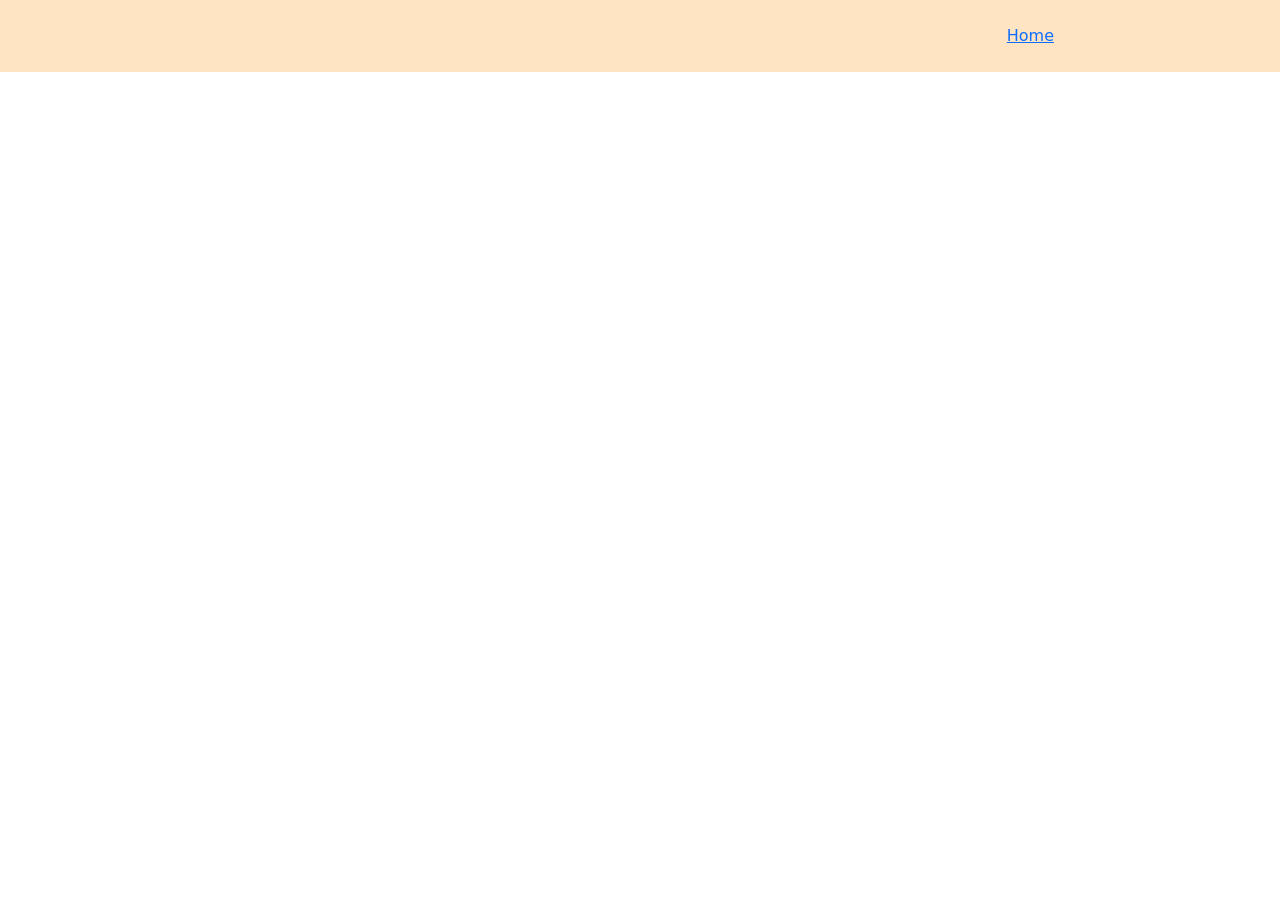
==== JSON Activity/index.html @ 35a267ae "Started Navbar and Tasks" ====
<!DOCTYPE html>
<html lang="en">
<head>
  <meta charset="UTF-8">
  <meta name="viewport" content="width=device-width, initial-scale=1">
  <link href="https://cdn.jsdelivr.net/npm/bootstrap@5.0.2/dist/css/bootstrap.min.css" rel="stylesheet" integrity="sha384-EVSTQN3/azprG1Anm3QDgpJLIm9Nao0Yz1ztcQTwFspd3yD65VohhpuuCOmLASjC" crossorigin="anonymous">
  <link rel="stylesheet" href="/JSON Activity/styleforJson.css">
  <title>JSON Implemented Website</title>
</head>
<body>
    <section class="Navbar">
        <nav class="navbar nav-color navbar-expand-lg sticky-top">
            <div class="container my-3">
                <ul class="navbar-nav ms-auto align-items-lg-center gap-5">
                    <li><a href="https://musufflemuchii.github.io">Home</a></li>
                    <li></li>
                    <li></li>
                    <li></li>
                </ul>
            </div>
        </nav>
    </section>
    <section class="Starting-Page"></section>
    <section class="Lower-Page"></section>
    <section class="Lowest-Page"></section>
</body>
</html>
---- JSON Activity/styleforJson.css ----
.nav-color{
    background-color: bisque;
}
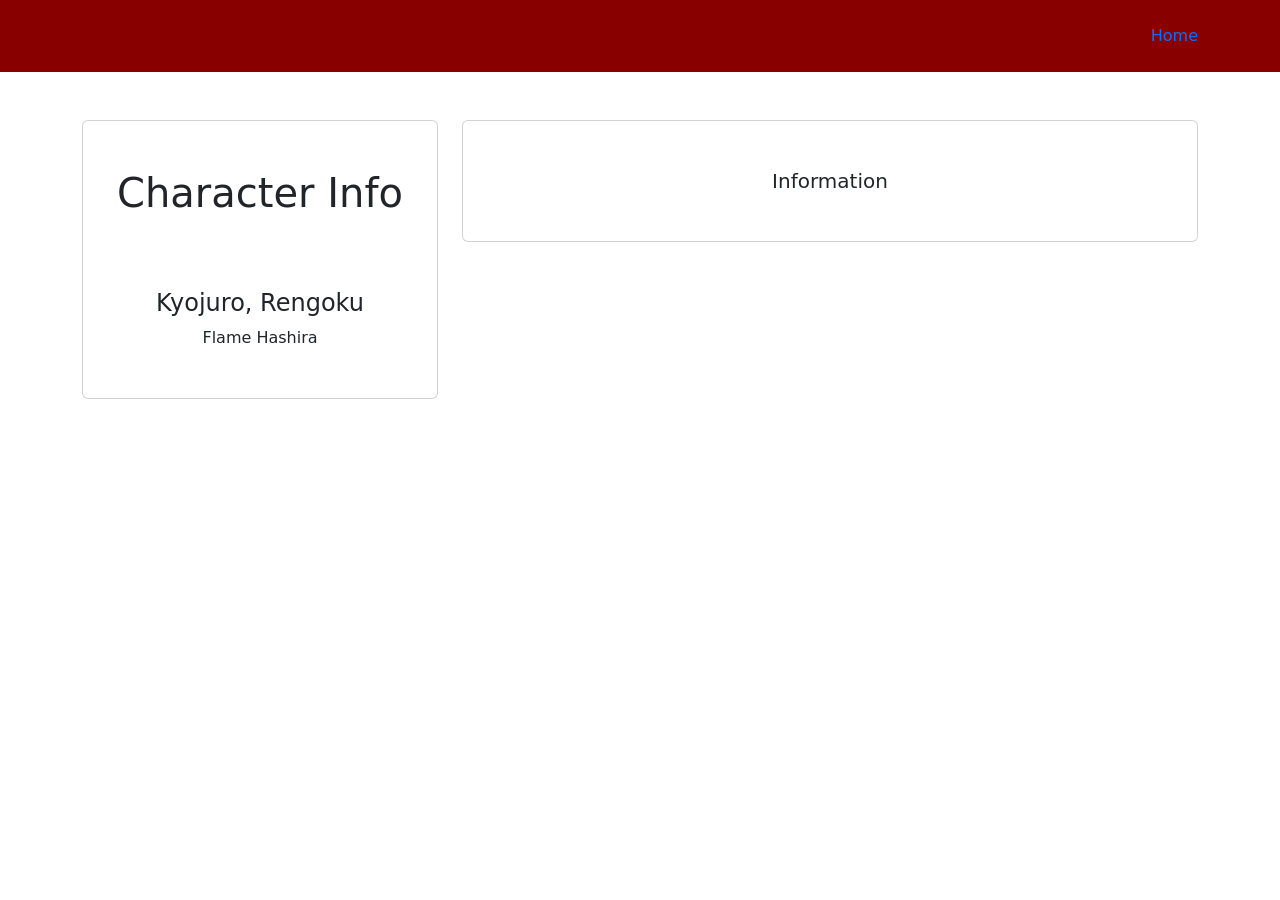
==== commit 933e1fc7: "Major Update: Added JSON and Base HTML" ====
--- a/JSON Activity/index.html
+++ b/JSON Activity/index.html
@@ -4,23 +4,78 @@
   <meta charset="UTF-8">
   <meta name="viewport" content="width=device-width, initial-scale=1">
   <link href="https://cdn.jsdelivr.net/npm/bootstrap@5.0.2/dist/css/bootstrap.min.css" rel="stylesheet" integrity="sha384-EVSTQN3/azprG1Anm3QDgpJLIm9Nao0Yz1ztcQTwFspd3yD65VohhpuuCOmLASjC" crossorigin="anonymous">
-  <link rel="stylesheet" href="/JSON Activity/styleforJson.css">
+  <link rel="stylesheet" href="styleforJson.css">
   <title>JSON Implemented Website</title>
 </head>
 <body>
+
+    <script>
+        const characters = [
+            //Character 1
+            {
+                name: "Kyojuro, Rengoku",
+                title: "Flame Hashira",
+                gender: "Male",
+                age: 24,
+                appearance: "Fiery Appearance, with red eyes, orange flowing hair that symbolizes fire.",
+                background: "[base64]"
+            }
+        ];
+
+        document.addEventListener("DOMContentLoaded", () => {
+            document.getElementById("character-name").textContent = characters[0].name;
+            document.getElementById("character-title"). textContent = characters[0].title;
+            document.getElementById("character-gender"). textContent = characters[0].gender;
+            document.getElementById("character-age"). textContent = characters[0].age;
+            document.getElementById("character-appearance"). textContent = characters[0].appearance;
+            document.getElementById("character-background"). textContent = characters[0].background;
+        });
+    </script>
     <section class="Navbar">
         <nav class="navbar nav-color navbar-expand-lg sticky-top">
             <div class="container my-3">
                 <ul class="navbar-nav ms-auto align-items-lg-center gap-5">
-                    <li><a href="https://musufflemuchii.github.io">Home</a></li>
-                    <li></li>
-                    <li></li>
-                    <li></li>
+                    <li><a href="https://musufflemuchii.github.io" class="text-decoration-none">Home</a></li>
                 </ul>
             </div>
         </nav>
     </section>
-    <section class="Starting-Page"></section>
+    <section class="Starting-Page">
+        <div class="container mt-5">
+            <div class="row">
+                <div class="col-4">
+                    <div class="card">
+                        <!--Title Above Picture-->
+                        <div class="h1 my-5 text-center">Character Info</div>
+                        
+                        <!--Picture-->
+                        <div class="picture">
+                            <img src="" alt="">
+                        </div>
+
+                        <!--Character Name Title-->
+                        <div class="h4 text-center" id="character-name">Character Name</div>
+
+                        <!--Small Description for Character-->
+                        <div class="p text-center mb-5" id="character-title">Character Title</div>
+                    </div>
+                </div>
+
+                <div class="col-8">
+                    <div class="card">
+
+                        <!--Title-->
+                        <div class="h5 my-5 text-center">Information</div>
+
+                        <!--Appearance-->
+
+                        <!--Background-->
+                    </div>
+                    
+                </div>
+            </div>
+        </div>
+    </section>
     <section class="Lower-Page"></section>
     <section class="Lowest-Page"></section>
 </body>
--- a/JSON Activity/styleforJson.css
+++ b/JSON Activity/styleforJson.css
@@ -1,3 +1,3 @@
 .nav-color{
-    background-color: bisque;
+    background-color: rgb(137, 0, 0);
 }
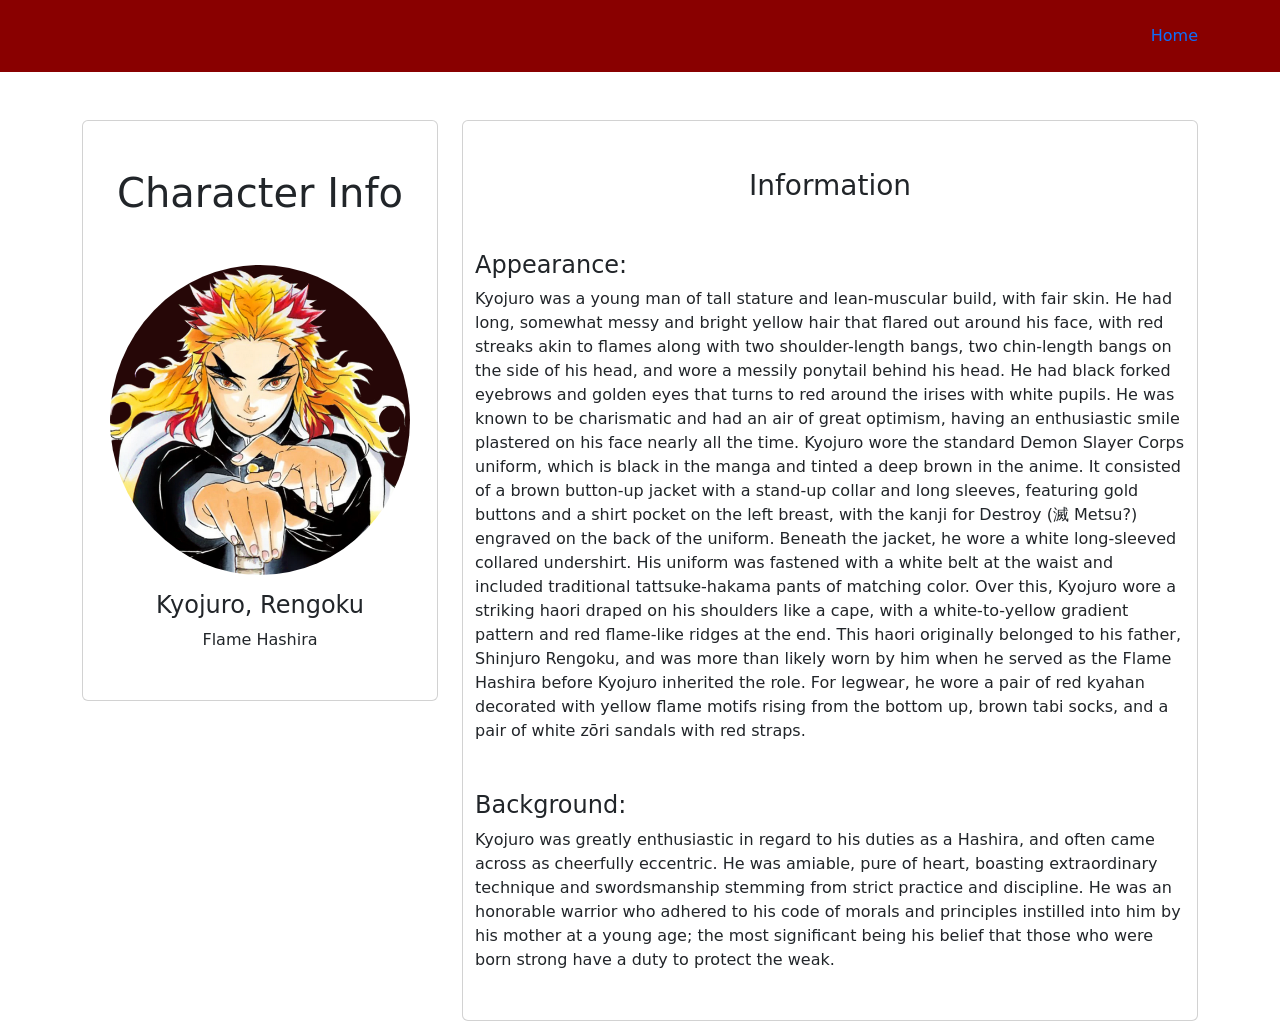
==== commit 2cfc251c: "Updated Information and made JSON dependent ids" ====
--- a/JSON Activity/index.html
+++ b/JSON Activity/index.html
@@ -4,7 +4,7 @@
   <meta charset="UTF-8">
   <meta name="viewport" content="width=device-width, initial-scale=1">
   <link href="https://cdn.jsdelivr.net/npm/bootstrap@5.0.2/dist/css/bootstrap.min.css" rel="stylesheet" integrity="sha384-EVSTQN3/azprG1Anm3QDgpJLIm9Nao0Yz1ztcQTwFspd3yD65VohhpuuCOmLASjC" crossorigin="anonymous">
-  <link rel="stylesheet" href="styleforJson.css">
+  <link rel="stylesheet" href="../JSON Activity/assets/styleforJson.css">
   <title>JSON Implemented Website</title>
 </head>
 <body>
@@ -16,19 +16,21 @@
                 name: "Kyojuro, Rengoku",
                 title: "Flame Hashira",
                 gender: "Male",
-                age: 24,
-                appearance: "Fiery Appearance, with red eyes, orange flowing hair that symbolizes fire.",
-                background: "[base64]"
+                image: "assets/image/Rengoku.png",
+                appearance: "Kyojuro was a young man of tall stature and lean-muscular build, with fair skin. He had long, somewhat messy and bright yellow hair that flared out around his face, with red streaks akin to flames along with two shoulder-length bangs, two chin-length bangs on the side of his head, and wore a messily ponytail behind his head. He had black forked eyebrows and golden eyes that turns to red around the irises with white pupils. He was known to be charismatic and had an air of great optimism, having an enthusiastic smile plastered on his face nearly all the time. Kyojuro wore the standard Demon Slayer Corps uniform, which is black in the manga and tinted a deep brown in the anime. It consisted of a brown button-up jacket with a stand-up collar and long sleeves, featuring gold buttons and a shirt pocket on the left breast, with the kanji for Destroy (滅 Metsu?) engraved on the back of the uniform. Beneath the jacket, he wore a white long-sleeved collared undershirt. His uniform was fastened with a white belt at the waist and included traditional tattsuke-hakama pants of matching color. Over this, Kyojuro wore a striking haori draped on his shoulders like a cape, with a white-to-yellow gradient pattern and red flame-like ridges at the end. This haori originally belonged to his father, Shinjuro Rengoku, and was more than likely worn by him when he served as the Flame Hashira before Kyojuro inherited the role. For legwear, he wore a pair of red kyahan decorated with yellow flame motifs rising from the bottom up, brown tabi socks, and a pair of white zōri sandals with red straps.",
+                background: "Kyojuro was greatly enthusiastic in regard to his duties as a Hashira, and often came across as cheerfully eccentric. He was amiable, pure of heart, boasting extraordinary technique and swordsmanship stemming from strict practice and discipline. He was an honorable warrior who adhered to his code of morals and principles instilled into him by his mother at a young age; the most significant being his belief that those who were born strong have a duty to protect the weak."
             }
         ];
 
         document.addEventListener("DOMContentLoaded", () => {
-            document.getElementById("character-name").textContent = characters[0].name;
-            document.getElementById("character-title"). textContent = characters[0].title;
-            document.getElementById("character-gender"). textContent = characters[0].gender;
-            document.getElementById("character-age"). textContent = characters[0].age;
-            document.getElementById("character-appearance"). textContent = characters[0].appearance;
-            document.getElementById("character-background"). textContent = characters[0].background;
+            const character = characters[0];
+            const characterImage = document.getElementById("character-image");
+            characterImage.src = character.image;
+            characterImage.alt = character.name;
+            document.getElementById("character-name").textContent = character.name;
+            document.getElementById("character-title").textContent = character.title;
+            document.getElementById("character-appearance").textContent = character.appearance;
+            document.getElementById("character-background").textContent = character.background;
         });
     </script>
     <section class="Navbar">
@@ -50,7 +52,7 @@
                         
                         <!--Picture-->
                         <div class="picture">
-                            <img src="" alt="">
+                            <img id="character-image" class="mb-3 rounded-circle d-block mx-auto character-image" alt="Character Picture">
                         </div>
 
                         <!--Character Name Title-->
@@ -65,11 +67,19 @@
                     <div class="card">
 
                         <!--Title-->
-                        <div class="h5 my-5 text-center">Information</div>
+                        <div class="h3 my-5 text-center">Information</div>
 
                         <!--Appearance-->
+                        <div class="container">
+                            <div class="h4">Appearance:</div>
+                            <div class="p mb-5" id="character-appearance">Appearance</div>
+                        </div>
 
-                        <!--Background-->
+                        <!--Description-->
+                        <div class="container">
+                            <div class="h4">Background:</div>
+                            <div class="p mb-5" id="character-background">Background Information</div>
+                        </div>
                     </div>
                     
                 </div>
--- a/JSON Activity/assets/styleforJson.css
+++ b/JSON Activity/assets/styleforJson.css
@@ -0,0 +1,9 @@
+.nav-color{
+    background-color: rgb(137, 0, 0);
+}
+
+.character-image {
+    width: 300px;
+    height: 310px;
+    object-fit: cover;
+}
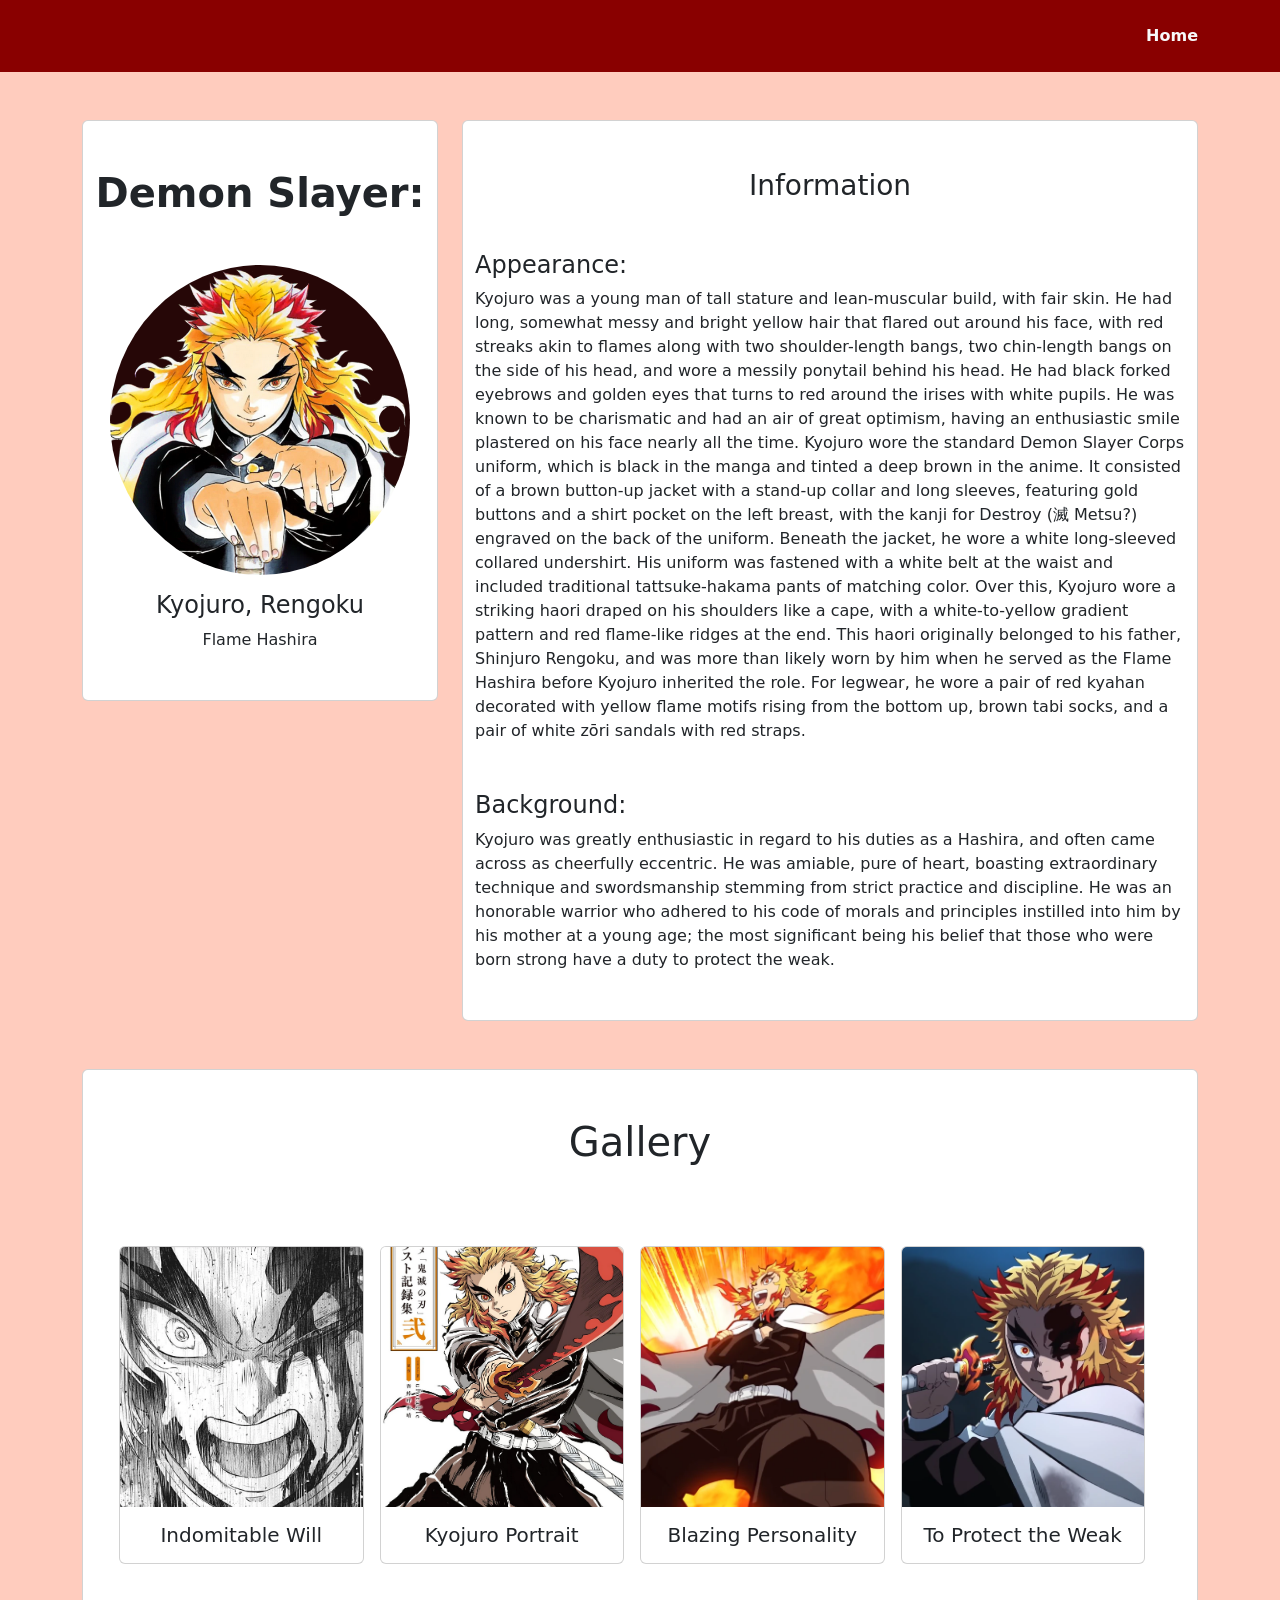
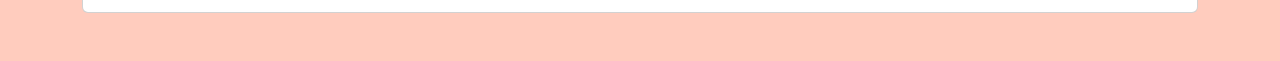
==== commit ca31c1f5: "For Loop JSON and Gallery Involved, Additional Fixes" ====
--- a/JSON Activity/index.html
+++ b/JSON Activity/index.html
@@ -31,13 +31,35 @@
             document.getElementById("character-title").textContent = character.title;
             document.getElementById("character-appearance").textContent = character.appearance;
             document.getElementById("character-background").textContent = character.background;
+
+            const galleryImages = [
+                { title: "Indomitable Will", image: "assets/image/Indomitable Will.png" },
+                { title: "Kyojuro Portrait", image: "assets/image/Kyojuro Portrait.png" },
+                { title: "Blazing Personality", image: "assets/image/Kyojuro.png" },
+                { title: "To Protect the Weak", image: "assets/image/Promise.png" }
+            ];
+            const gallery = document.getElementById("gallery-images");
+
+            for (let index = 0; index < galleryImages.length; index++) {
+                const galleryImage = galleryImages[index];
+                gallery.innerHTML += `
+                    <div class="col-12 col-sm-6 col-lg-3">
+                        <div class="card h-100">
+                            <img src="${galleryImage.image}" class="card-img-top gallery-image" alt="${galleryImage.title}">
+                            <div class="card-body">
+                                <h2 class="h5 card-title text-center mb-0">${galleryImage.title}</h2>
+                            </div>
+                        </div>
+                    </div>`;
+            }
         });
+        
     </script>
     <section class="Navbar">
         <nav class="navbar nav-color navbar-expand-lg sticky-top">
             <div class="container my-3">
                 <ul class="navbar-nav ms-auto align-items-lg-center gap-5">
-                    <li><a href="https://musufflemuchii.github.io" class="text-decoration-none">Home</a></li>
+                    <li><a href="https://musufflemuchii.github.io" class="text-decoration-none fw-bold text-light">Home</a></li>
                 </ul>
             </div>
         </nav>
@@ -48,7 +70,7 @@
                 <div class="col-4">
                     <div class="card">
                         <!--Title Above Picture-->
-                        <div class="h1 my-5 text-center">Character Info</div>
+                        <div class="h1 my-5 text-center fw-bold">Demon Slayer:</div>
                         
                         <!--Picture-->
                         <div class="picture">
@@ -86,7 +108,18 @@
             </div>
         </div>
     </section>
-    <section class="Lower-Page"></section>
+    <section class="Lower-Page">
+        <div class="container my-5">
+            <div class="card">
+                <div class="row">
+                    <div class="col-12">
+                        <div class="h1 text-center my-5">Gallery</div>
+                    </div>
+                    <div class="row g-3 px-5 pb-5" id="gallery-images"></div>
+                </div>
+            </div>
+        </div>
+    </section>
     <section class="Lowest-Page"></section>
 </body>
 </html>
--- a/JSON Activity/assets/styleforJson.css
+++ b/JSON Activity/assets/styleforJson.css
@@ -1,3 +1,7 @@
+body{
+    background-color: rgba(255, 189, 172, 0.774);
+}
+
 .nav-color{
     background-color: rgb(137, 0, 0);
 }
@@ -6,4 +10,10 @@
     width: 300px;
     height: 310px;
     object-fit: cover;
+}
+
+.gallery-image {
+    width: 100%;
+    height: 260px;
+    object-fit: cover;
 }
